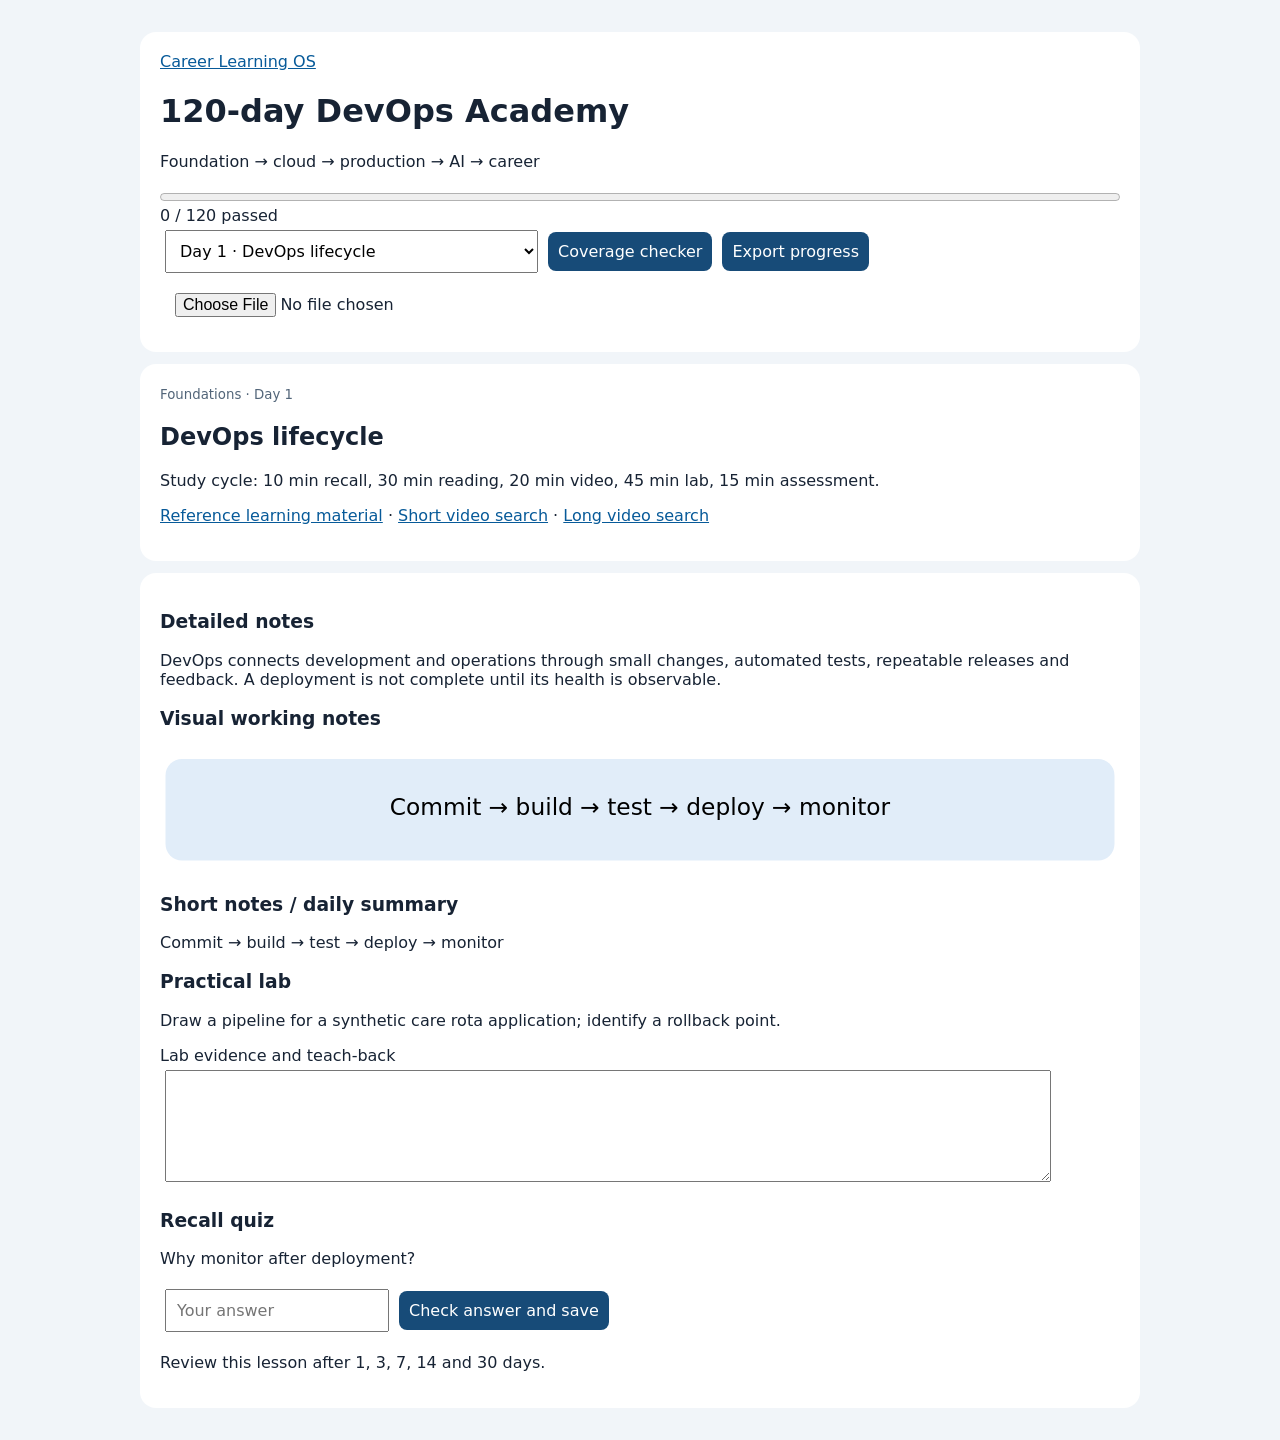
==== devops-120/index.html @ 84bad027 "Add standalone 120-day DevOps academy starter with honest coverage audit" ====
<!doctype html><html lang="en"><meta charset="utf-8"><meta name="viewport" content="width=device-width,initial-scale=1"><title>120 Day DevOps Academy</title><style>body{font:16px system-ui;background:#f1f5f9;color:#172334;margin:auto;max-width:1000px;padding:20px}header,section{background:white;border-radius:16px;padding:20px;margin:12px 0}button,select,input,textarea{font:inherit;padding:10px;margin:5px;max-width:95%}button{background:#174b78;color:white;border:0;border-radius:8px}textarea{width:90%;min-height:90px}a{color:#075a99}small{color:#526579}svg{width:100%;height:auto}progress{width:100%}</style><header><a href="../">Career Learning OS</a><h1>120-day DevOps Academy</h1><p>Foundation → cloud → production → AI → career</p><div id="progress"></div><select id="day"></select><button id="audit">Coverage checker</button><button id="backup">Export progress</button><input id="restore" type="file" accept=".json"></header><main id="main"></main><script>const data=[{"subject":"Foundations","source":"https://linuxjourney.com/","topic":"DevOps lifecycle","detail":["DevOps lifecycle","DevOps connects development and operations through small changes, automated tests, repeatable releases and feedback. A deployment is not complete until its health is observable.","Commit → build → test → deploy → monitor","Draw a pipeline for a synthetic care rota application; identify a rollback point.","Why monitor after deployment?","To detect regressions and restore service"]},{"subject":"Foundations","source":"https://linuxjourney.com/","topic":"Computer hardware and OS","detail":null},{"subject":"Foundations","source":"https://linuxjourney.com/","topic":"Linux terminal","detail":["Linux terminal","A shell interprets commands. The current directory determines relative paths; absolute paths begin at the root. Commands return exit codes, with zero usually meaning success.","Shell → command → kernel → output","Run pwd, ls -la, mkdir practice, cd practice and echo hello > note.txt in a disposable Linux environment.","What does pwd show?","Current working directory"]},{"subject":"Foundations","source":"https://linuxjourney.com/","topic":"Files and paths","detail":null},{"subject":"Foundations","source":"https://linuxjourney.com/","topic":"Permissions","detail":null},{"subject":"Foundations","source":"https://linuxjourney.com/","topic":"Processes","detail":null},{"subject":"Foundations","source":"https://linuxjourney.com/","topic":"Services","detail":null},{"subject":"Foundations","source":"https://linuxjourney.com/","topic":"Packages","detail":null},{"subject":"Foundations","source":"https://linuxjourney.com/","topic":"Shell variables","detail":null},{"subject":"Foundations","source":"https://linuxjourney.com/","topic":"Bash scripts","detail":null},{"subject":"Foundations","source":"https://linuxjourney.com/","topic":"IP addressing","detail":null},{"subject":"Foundations","source":"https://linuxjourney.com/","topic":"DNS","detail":null},{"subject":"Foundations","source":"https://linuxjourney.com/","topic":"HTTP and TLS","detail":null},{"subject":"Foundations","source":"https://linuxjourney.com/","topic":"Ports and firewalls","detail":null},{"subject":"Foundations","source":"https://linuxjourney.com/","topic":"SSH","detail":null},{"subject":"Engineering basics","source":"https://skills.github.com/","topic":"Git init and commits","detail":null},{"subject":"Engineering basics","source":"https://skills.github.com/","topic":"Branches","detail":null},{"subject":"Engineering basics","source":"https://skills.github.com/","topic":"Merge conflicts","detail":null},{"subject":"Engineering basics","source":"https://skills.github.com/","topic":"Pull requests","detail":null},{"subject":"Engineering basics","source":"https://skills.github.com/","topic":"Git remotes","detail":null},{"subject":"Engineering basics","source":"https://skills.github.com/","topic":"Python variables","detail":null},{"subject":"Engineering basics","source":"https://skills.github.com/","topic":"Python functions","detail":null},{"subject":"Engineering basics","source":"https://skills.github.com/","topic":"Python files","detail":null},{"subject":"Engineering basics","source":"https://skills.github.com/","topic":"Python exceptions","detail":null},{"subject":"Engineering basics","source":"https://skills.github.com/","topic":"JSON and YAML","detail":null},{"subject":"Engineering basics","source":"https://skills.github.com/","topic":"REST APIs","detail":null},{"subject":"Engineering basics","source":"https://skills.github.com/","topic":"Unit tests","detail":null},{"subject":"Engineering basics","source":"https://skills.github.com/","topic":"Logging","detail":null},{"subject":"Engineering basics","source":"https://skills.github.com/","topic":"Debugging","detail":null},{"subject":"Engineering basics","source":"https://skills.github.com/","topic":"Foundation project","detail":null},{"subject":"AWS","source":"https://docs.aws.amazon.com/","topic":"Regions and availability zones","detail":null},{"subject":"AWS","source":"https://docs.aws.amazon.com/","topic":"IAM","detail":["IAM","IAM controls which identities can perform actions on resources. Policies evaluate permissions; explicit deny overrides allow. Prefer roles and temporary credentials over permanent keys.","Identity → policy evaluation → resource","Design a read-only S3 policy for a fictional application; do not create access keys.","What overrides an allow?","Explicit deny"]},{"subject":"AWS","source":"https://docs.aws.amazon.com/","topic":"VPC","detail":null},{"subject":"AWS","source":"https://docs.aws.amazon.com/","topic":"Subnets and routing","detail":null},{"subject":"AWS","source":"https://docs.aws.amazon.com/","topic":"Security groups","detail":null},{"subject":"AWS","source":"https://docs.aws.amazon.com/","topic":"EC2","detail":null},{"subject":"AWS","source":"https://docs.aws.amazon.com/","topic":"S3","detail":null},{"subject":"AWS","source":"https://docs.aws.amazon.com/","topic":"EBS","detail":null},{"subject":"AWS","source":"https://docs.aws.amazon.com/","topic":"RDS","detail":null},{"subject":"AWS","source":"https://docs.aws.amazon.com/","topic":"Load balancing","detail":null},{"subject":"AWS","source":"https://docs.aws.amazon.com/","topic":"Auto Scaling","detail":null},{"subject":"AWS","source":"https://docs.aws.amazon.com/","topic":"Route 53","detail":null},{"subject":"AWS","source":"https://docs.aws.amazon.com/","topic":"CloudWatch","detail":null},{"subject":"AWS","source":"https://docs.aws.amazon.com/","topic":"AWS budgets","detail":null},{"subject":"AWS","source":"https://docs.aws.amazon.com/","topic":"AWS architecture review","detail":null},{"subject":"Automation","source":"https://developer.hashicorp.com/terraform/tutorials","topic":"Docker images","detail":["Docker images","An image is an immutable packaged filesystem and metadata. A container is a running instance with a writable layer. Rebuild images rather than modifying production containers.","Dockerfile → image → container","Build a local nginx image or run nginx with a local port mapping; inspect and remove the container.","What is a container?","A running instance of an image"]},{"subject":"Automation","source":"https://developer.hashicorp.com/terraform/tutorials","topic":"Dockerfile","detail":null},{"subject":"Automation","source":"https://developer.hashicorp.com/terraform/tutorials","topic":"Containers","detail":null},{"subject":"Automation","source":"https://developer.hashicorp.com/terraform/tutorials","topic":"Volumes","detail":null},{"subject":"Automation","source":"https://developer.hashicorp.com/terraform/tutorials","topic":"Docker networks","detail":null},{"subject":"Automation","source":"https://developer.hashicorp.com/terraform/tutorials","topic":"Compose","detail":null},{"subject":"Automation","source":"https://developer.hashicorp.com/terraform/tutorials","topic":"Registries","detail":null},{"subject":"Automation","source":"https://developer.hashicorp.com/terraform/tutorials","topic":"Terraform providers","detail":null},{"subject":"Automation","source":"https://developer.hashicorp.com/terraform/tutorials","topic":"Terraform state","detail":["Terraform state","State maps configuration addresses to real infrastructure objects. Terraform uses it to calculate changes; shared state needs access controls and locking where supported. State may contain sensitive data.","Configuration + state + provider → plan","Use a local-only Terraform resource; inspect plan and state without publishing state.","Why protect state?","It may contain sensitive data and resource mappings"]},{"subject":"Automation","source":"https://developer.hashicorp.com/terraform/tutorials","topic":"Terraform variables","detail":null},{"subject":"Automation","source":"https://developer.hashicorp.com/terraform/tutorials","topic":"Terraform modules","detail":null},{"subject":"Automation","source":"https://developer.hashicorp.com/terraform/tutorials","topic":"Terraform plan and apply","detail":null},{"subject":"Automation","source":"https://developer.hashicorp.com/terraform/tutorials","topic":"Ansible inventory","detail":null},{"subject":"Automation","source":"https://developer.hashicorp.com/terraform/tutorials","topic":"Ansible playbooks","detail":null},{"subject":"Automation","source":"https://developer.hashicorp.com/terraform/tutorials","topic":"Infrastructure project","detail":null},{"subject":"CI/CD","source":"https://docs.github.com/en/actions","topic":"CI and CD","detail":null},{"subject":"CI/CD","source":"https://docs.github.com/en/actions","topic":"GitHub workflows","detail":["GitHub workflows","A workflow is YAML automation triggered by events. Jobs run on runners and steps execute commands or actions. Limit token permissions and pin third-party actions appropriately.","Event → workflow → job → runner → steps","Create a workflow that runs a local unit test on pull requests.","What executes a job?","A runner"]},{"subject":"CI/CD","source":"https://docs.github.com/en/actions","topic":"Jobs and steps","detail":null},{"subject":"CI/CD","source":"https://docs.github.com/en/actions","topic":"Runners","detail":null},{"subject":"CI/CD","source":"https://docs.github.com/en/actions","topic":"Artifacts","detail":null},{"subject":"CI/CD","source":"https://docs.github.com/en/actions","topic":"Secrets and OIDC","detail":null},{"subject":"CI/CD","source":"https://docs.github.com/en/actions","topic":"Matrix builds","detail":null},{"subject":"CI/CD","source":"https://docs.github.com/en/actions","topic":"Deployment environments","detail":null},{"subject":"CI/CD","source":"https://docs.github.com/en/actions","topic":"Rollback","detail":null},{"subject":"CI/CD","source":"https://docs.github.com/en/actions","topic":"Azure Pipelines","detail":null},{"subject":"CI/CD","source":"https://docs.github.com/en/actions","topic":"Kubernetes architecture","detail":null},{"subject":"CI/CD","source":"https://docs.github.com/en/actions","topic":"Pods","detail":["Pods","A pod is Kubernetes' smallest deployable unit. Its containers share networking and can share volumes. Controllers replace failed pods rather than relying on a permanent pod identity.","Deployment → ReplicaSet → Pod","Use a local kind cluster; create a deployment, delete a pod and observe replacement.","Which controller maintains replicas?","ReplicaSet"]},{"subject":"CI/CD","source":"https://docs.github.com/en/actions","topic":"Deployments","detail":null},{"subject":"CI/CD","source":"https://docs.github.com/en/actions","topic":"Services","detail":null},{"subject":"CI/CD","source":"https://docs.github.com/en/actions","topic":"ConfigMaps and Secrets","detail":null},{"subject":"Production","source":"https://kubernetes.io/docs/","topic":"Namespaces and RBAC","detail":null},{"subject":"Production","source":"https://kubernetes.io/docs/","topic":"Probes","detail":null},{"subject":"Production","source":"https://kubernetes.io/docs/","topic":"Resource limits","detail":null},{"subject":"Production","source":"https://kubernetes.io/docs/","topic":"Persistent volumes","detail":null},{"subject":"Production","source":"https://kubernetes.io/docs/","topic":"Ingress","detail":null},{"subject":"Production","source":"https://kubernetes.io/docs/","topic":"Helm","detail":null},{"subject":"Production","source":"https://kubernetes.io/docs/","topic":"Argo CD","detail":null},{"subject":"Production","source":"https://kubernetes.io/docs/","topic":"GitOps","detail":null},{"subject":"Production","source":"https://kubernetes.io/docs/","topic":"Prometheus","detail":null},{"subject":"Production","source":"https://kubernetes.io/docs/","topic":"Grafana","detail":null},{"subject":"Production","source":"https://kubernetes.io/docs/","topic":"Logs","detail":null},{"subject":"Production","source":"https://kubernetes.io/docs/","topic":"Distributed traces","detail":null},{"subject":"Production","source":"https://kubernetes.io/docs/","topic":"Incident response","detail":null},{"subject":"Production","source":"https://kubernetes.io/docs/","topic":"Supply chain security","detail":null},{"subject":"Production","source":"https://kubernetes.io/docs/","topic":"Production project","detail":null},{"subject":"AI operations","source":"https://learn.microsoft.com/en-us/azure/ai-foundry/","topic":"LLM fundamentals","detail":null},{"subject":"AI operations","source":"https://learn.microsoft.com/en-us/azure/ai-foundry/","topic":"Tokens and context","detail":null},{"subject":"AI operations","source":"https://learn.microsoft.com/en-us/azure/ai-foundry/","topic":"Prompt design","detail":null},{"subject":"AI operations","source":"https://learn.microsoft.com/en-us/azure/ai-foundry/","topic":"Embeddings","detail":null},{"subject":"AI operations","source":"https://learn.microsoft.com/en-us/azure/ai-foundry/","topic":"Vector search","detail":null},{"subject":"AI operations","source":"https://learn.microsoft.com/en-us/azure/ai-foundry/","topic":"RAG","detail":["RAG","Retrieval augmented generation retrieves relevant documents and supplies them as context to a language model. Retrieval quality and answer grounding must be evaluated separately.","Question → retrieval → context → model → answer","Use synthetic documents; retrieve matching passages and compare answers with and without context.","Does RAG retrain the model?","No, it supplies external context"]},{"subject":"AI operations","source":"https://learn.microsoft.com/en-us/azure/ai-foundry/","topic":"RAG evaluation","detail":null},{"subject":"AI operations","source":"https://learn.microsoft.com/en-us/azure/ai-foundry/","topic":"MCP","detail":["MCP","Model Context Protocol standardises communication between AI applications and servers exposing tools, resources or prompts. Tool calls require appropriate authorisation and untrusted content must not override instructions.","Host → client → MCP server → tool","Sketch a read-only synthetic incident lookup tool and its permission boundary.","Should retrieved text grant permissions?","No"]},{"subject":"AI operations","source":"https://learn.microsoft.com/en-us/azure/ai-foundry/","topic":"Tool permissions","detail":null},{"subject":"AI operations","source":"https://learn.microsoft.com/en-us/azure/ai-foundry/","topic":"AI Foundry","detail":null},{"subject":"AI operations","source":"https://learn.microsoft.com/en-us/azure/ai-foundry/","topic":"AIOps anomaly detection","detail":null},{"subject":"AI operations","source":"https://learn.microsoft.com/en-us/azure/ai-foundry/","topic":"AI incident triage","detail":null},{"subject":"AI operations","source":"https://learn.microsoft.com/en-us/azure/ai-foundry/","topic":"Human approval","detail":null},{"subject":"AI operations","source":"https://learn.microsoft.com/en-us/azure/ai-foundry/","topic":"AI security","detail":null},{"subject":"AI operations","source":"https://learn.microsoft.com/en-us/azure/ai-foundry/","topic":"AI operations project","detail":null},{"subject":"Career","source":"https://aws.amazon.com/certification/","topic":"AWS secure architecture","detail":null},{"subject":"Career","source":"https://aws.amazon.com/certification/","topic":"AWS resilient architecture","detail":null},{"subject":"Career","source":"https://aws.amazon.com/certification/","topic":"AWS performance","detail":null},{"subject":"Career","source":"https://aws.amazon.com/certification/","topic":"AWS cost optimisation","detail":null},{"subject":"Career","source":"https://aws.amazon.com/certification/","topic":"Terraform exam review","detail":null},{"subject":"Career","source":"https://aws.amazon.com/certification/","topic":"GitHub Actions exam review","detail":null},{"subject":"Career","source":"https://aws.amazon.com/certification/","topic":"Kubernetes exam review","detail":null},{"subject":"Career","source":"https://aws.amazon.com/certification/","topic":"Linux interview","detail":null},{"subject":"Career","source":"https://aws.amazon.com/certification/","topic":"Networking interview","detail":null},{"subject":"Career","source":"https://aws.amazon.com/certification/","topic":"Cloud interview","detail":null},{"subject":"Career","source":"https://aws.amazon.com/certification/","topic":"DevOps interview","detail":null},{"subject":"Career","source":"https://aws.amazon.com/certification/","topic":"Portfolio README","detail":null},{"subject":"Career","source":"https://aws.amazon.com/certification/","topic":"Technical presentation","detail":null},{"subject":"Career","source":"https://aws.amazon.com/certification/","topic":"UK job and sponsorship checks","detail":null},{"subject":"Career","source":"https://aws.amazon.com/certification/","topic":"Final capstone","detail":["Final capstone","A production-style portfolio should show reproducible infrastructure, automated tests, deployment, observability, security and recovery. Use synthetic data and document limitations.","Git → CI → image → deployment → monitoring → rollback","Record a demo of your synthetic care application; include test output, architecture, failure recovery and cost controls.","What proves recovery?","Evidence of a tested rollback or restore"]}];let state=JSON.parse(localStorage.getItem('devops120-v1')||'{}');const $=id=>document.getElementById(id);const save=()=>localStorage.setItem('devops120-v1',JSON.stringify(state));const esc=s=>String(s??'').replace(/[&<>"']/g,c=>({'&':'&amp;','<':'&lt;','>':'&gt;','"':'&quot;',"'":'&#39;'}[c]));data.forEach((d,i)=>$('day').add(new Option('Day '+(i+1)+' · '+d.topic,i)));function progress(){let n=Object.values(state).filter(x=>x.pass).length;$('progress').innerHTML='<progress max="120" value="'+n+'"></progress>'+n+' / 120 passed'}function render(){let i=+$('day').value,d=data[i],s=state[i]||{},x=d.detail;progress();$('main').innerHTML='<section><small>'+esc(d.subject)+' · Day '+(i+1)+'</small><h2>'+esc(d.topic)+'</h2><p>Study cycle: 10 min recall, 30 min reading, 20 min video, 45 min lab, 15 min assessment.</p><p><a href="'+d.source+'">Reference learning material</a> · <a href="https://www.youtube.com/results?search_query='+encodeURIComponent(d.topic+' explained in 5 minutes')+'">Short video search</a> · <a href="https://www.youtube.com/results?search_query='+encodeURIComponent(d.topic+' full practical tutorial')+'">Long video search</a></p></section>'+(!x?'<section><h3>Lesson not yet authored</h3><p>Use the reference material for independent study. This day cannot be passed until detailed notes, lab and assessment are authored.</p></section>':'<section><h3>Detailed notes</h3><p>'+esc(x[1])+'</p><h3>Visual working notes</h3><svg viewBox="0 0 700 90" role="img" aria-label="'+esc(x[2])+'"><rect x="4" y="8" width="692" height="74" rx="12" fill="#e1edf9"/><text x="350" y="49" text-anchor="middle" font-size="17">'+esc(x[2])+'</text></svg><h3>Short notes / daily summary</h3><p>'+esc(x[2])+'</p><h3>Practical lab</h3><p>'+esc(x[3])+'</p><label>Lab evidence and teach-back<textarea id="evidence">'+esc(s.evidence)+'</textarea></label><h3>Recall quiz</h3><p>'+esc(x[4])+'</p><input id="answer" placeholder="Your answer"><button id="check">Check answer and save</button><p id="feedback"></p><p>Review this lesson after 1, 3, 7, 14 and 30 days.</p></section>');if(x)$('check').onclick=()=>{let evidence=$('evidence').value.trim(),answer=$('answer').value.trim(),correct=answer.toLowerCase()===x[5].toLowerCase();state[i]={evidence,pass:false,recall:correct,review:new Date().toISOString()};save();$('feedback').textContent=(correct?'Recall matched.':'Model answer: '+x[5])+ ' Lab evidence saved; independent practical verification and full assessment are not implemented, so mastery remains unverified.';progress()}}$('day').onchange=render;$('audit').onclick=()=>{$('main').innerHTML='<section><h2>Coverage audit — incomplete</h2><p>'+data.filter(d=>d.detail).length+' / 120 days have starter notes, a lab and a recall question. All 120 have topics and resource links. No day has a verified full assessment, curated videos, or official exam objective mapping.</p><p>Missing detailed lessons:</p>'+data.map((d,i)=>d.detail?'':'<div>Day '+(i+1)+' · '+esc(d.topic)+'</div>').join('')+'</section>'};$('backup').onclick=()=>{let a=document.createElement('a');a.href=URL.createObjectURL(new Blob([JSON.stringify(state)],{type:'application/json'}));a.download='devops-progress.json';a.click();URL.revokeObjectURL(a.href)};$('restore').onchange=async e=>{try{let v=JSON.parse(await e.target.files[0].text());if(!v||typeof v!=='object'||Array.isArray(v))throw Error();state=Object.fromEntries(Object.entries(v).filter(([k,x])=>/^\d+$/.test(k)&&+k<120&&x&&typeof x==='object').map(([k,x])=>[k,{evidence:String(x.evidence||''),pass:false,recall:!!x.recall,review:String(x.review||'')} ]));save();render()}catch{alert('Invalid backup')}};render();</script></html>
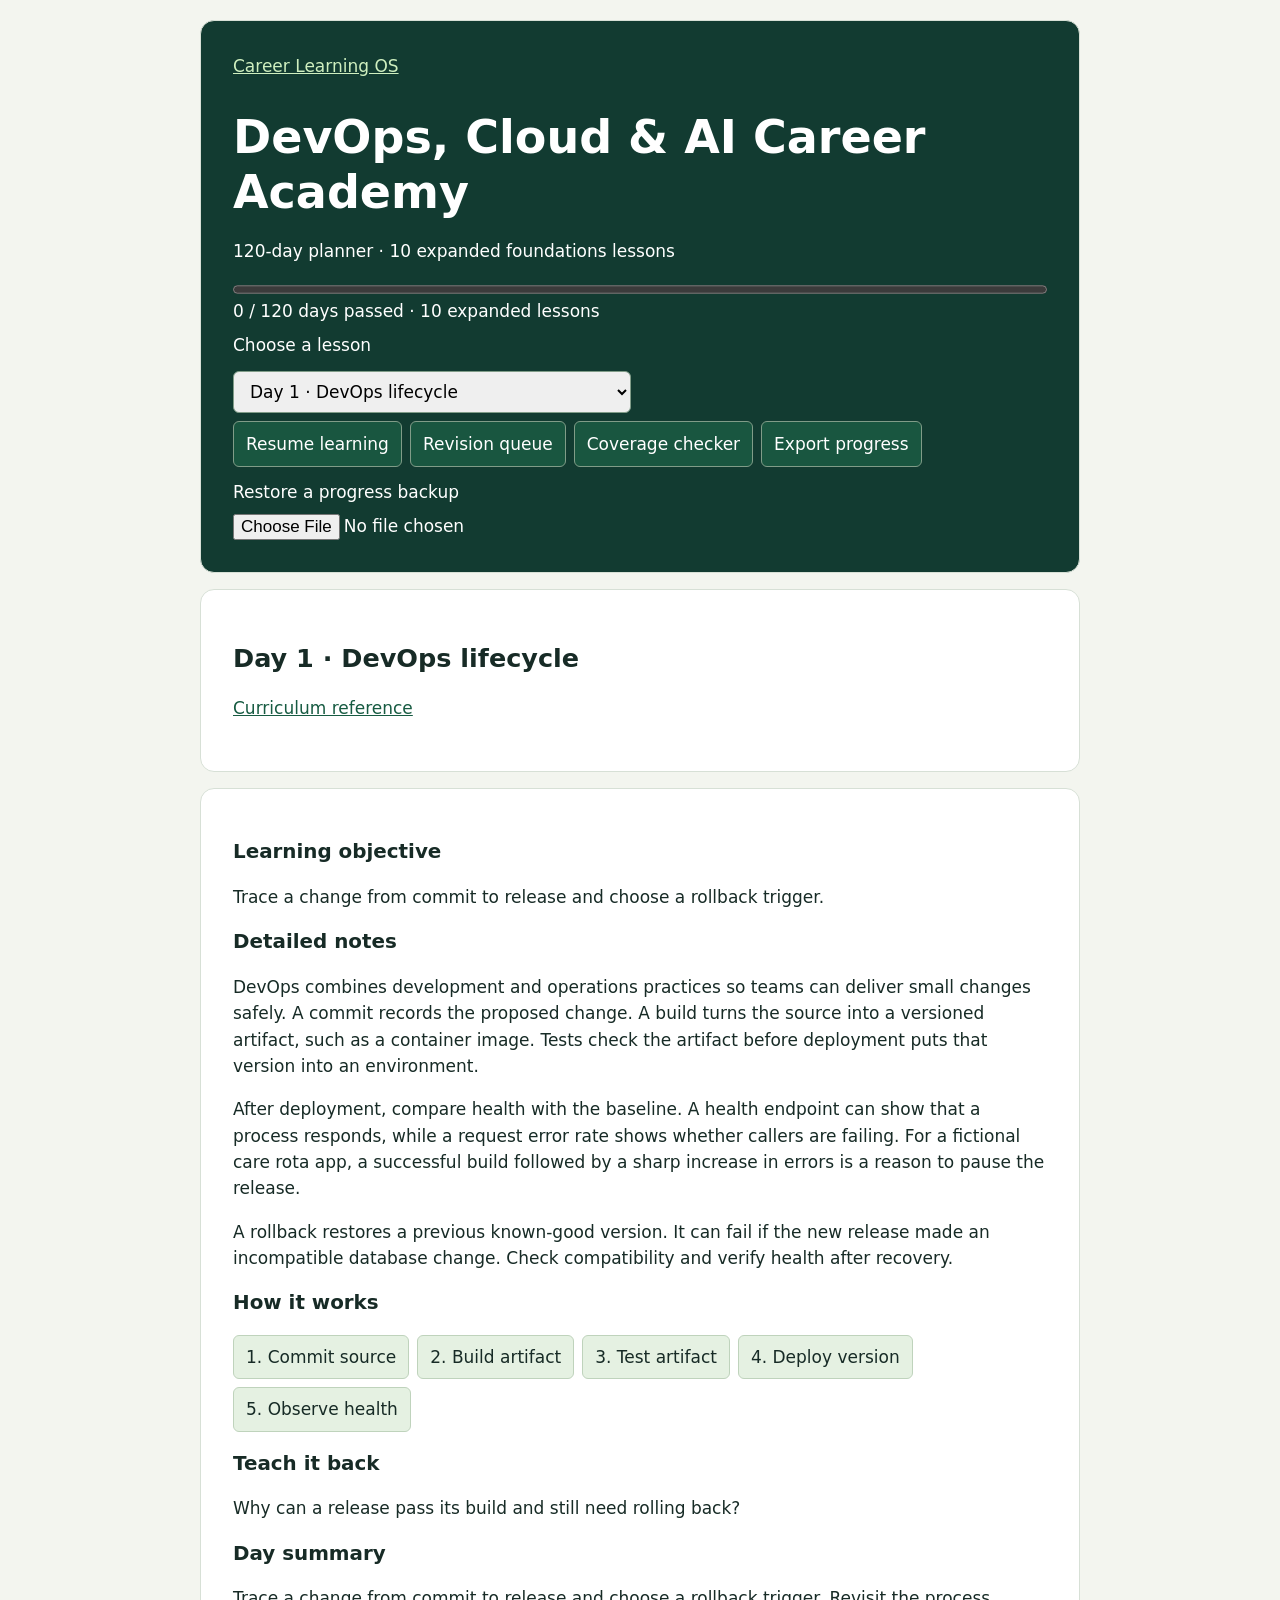
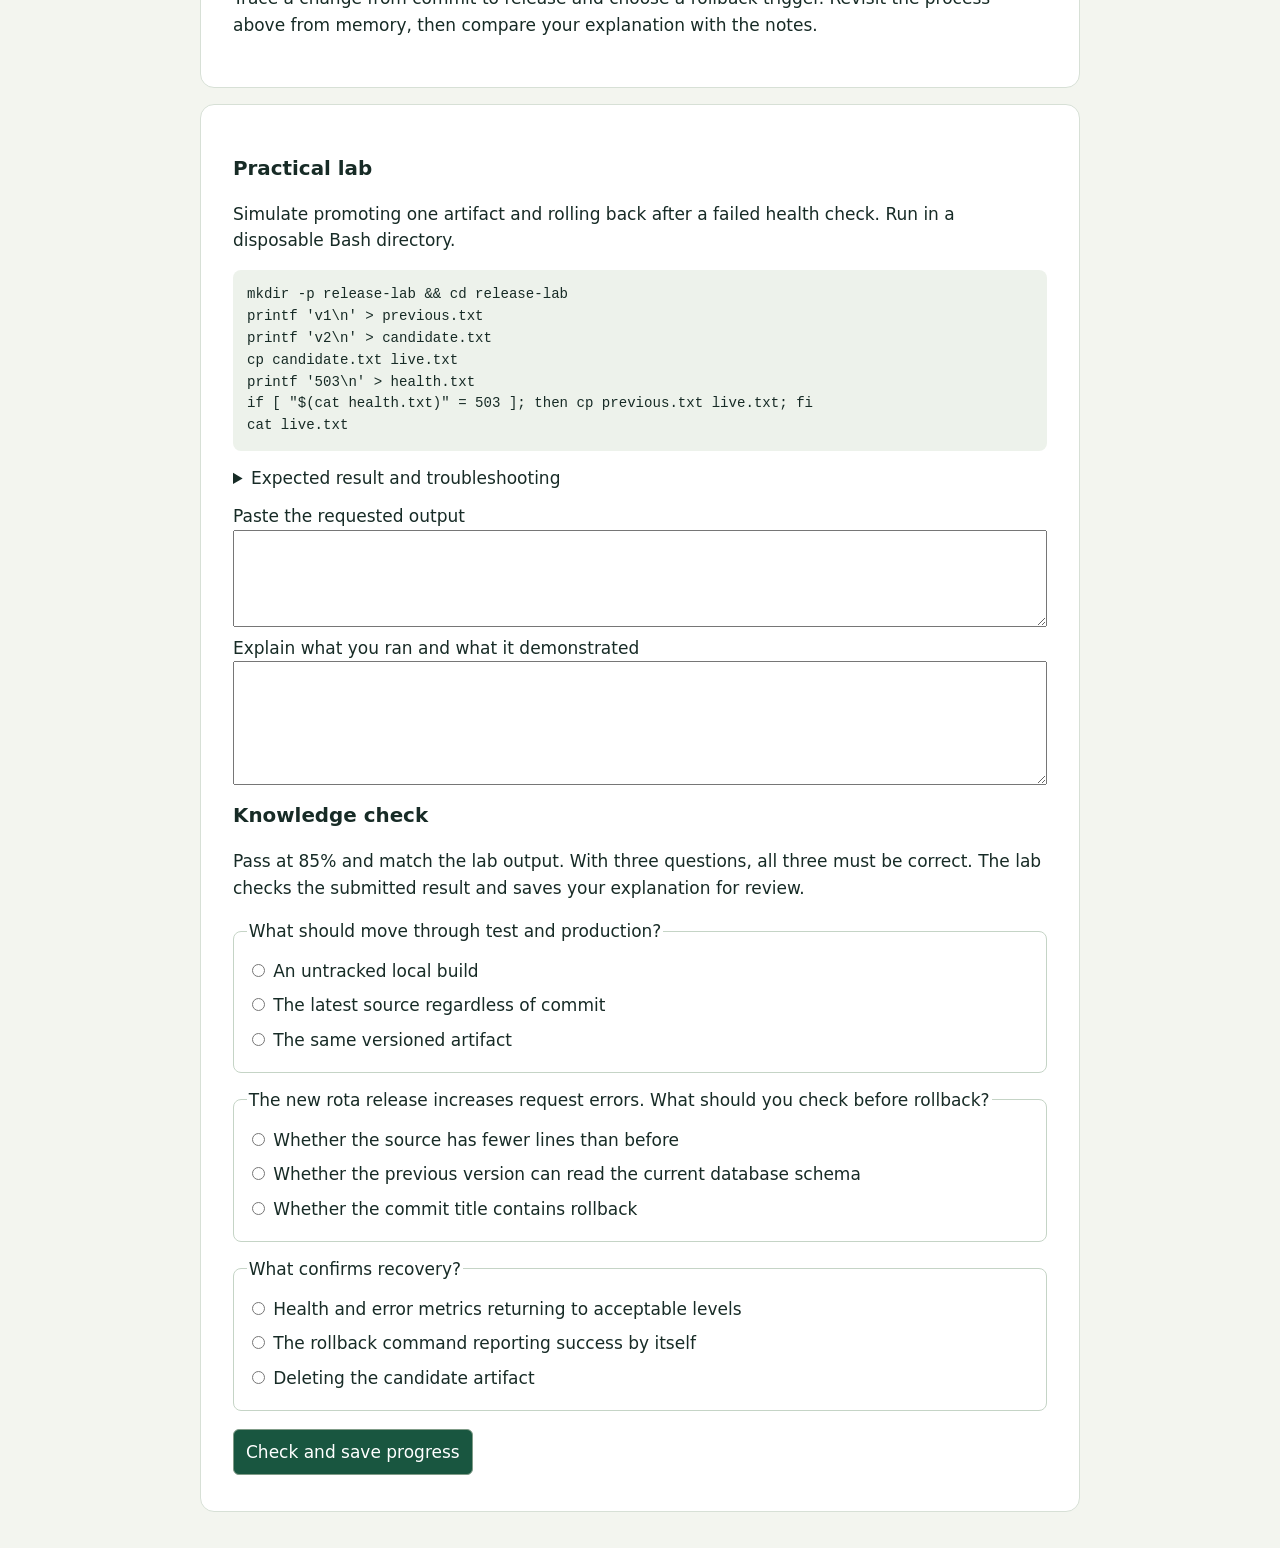
==== commit 499a34d7: "Expand DevOps foundations and add practical learning gates" ====
--- a/devops-120/index.html
+++ b/devops-120/index.html
@@ -1 +1,55 @@
-<!doctype html><html lang="en"><meta charset="utf-8"><meta name="viewport" content="width=device-width,initial-scale=1"><title>120 Day DevOps Academy</title><style>body{font:16px system-ui;background:#f1f5f9;color:#172334;margin:auto;max-width:1000px;padding:20px}header,section{background:white;border-radius:16px;padding:20px;margin:12px 0}button,select,input,textarea{font:inherit;padding:10px;margin:5px;max-width:95%}button{background:#174b78;color:white;border:0;border-radius:8px}textarea{width:90%;min-height:90px}a{color:#075a99}small{color:#526579}svg{width:100%;height:auto}progress{width:100%}</style><header><a href="../">Career Learning OS</a><h1>120-day DevOps Academy</h1><p>Foundation → cloud → production → AI → career</p><div id="progress"></div><select id="day"></select><button id="audit">Coverage checker</button><button id="backup">Export progress</button><input id="restore" type="file" accept=".json"></header><main id="main"></main><script>const data=[{"subject":"Foundations","source":"https://linuxjourney.com/","topic":"DevOps lifecycle","detail":["DevOps lifecycle","DevOps connects development and operations through small changes, automated tests, repeatable releases and feedback. A deployment is not complete until its health is observable.","Commit → build → test → deploy → monitor","Draw a pipeline for a synthetic care rota application; identify a rollback point.","Why monitor after deployment?","To detect regressions and restore service"]},{"subject":"Foundations","source":"https://linuxjourney.com/","topic":"Computer hardware and OS","detail":null},{"subject":"Foundations","source":"https://linuxjourney.com/","topic":"Linux terminal","detail":["Linux terminal","A shell interprets commands. The current directory determines relative paths; absolute paths begin at the root. Commands return exit codes, with zero usually meaning success.","Shell → command → kernel → output","Run pwd, ls -la, mkdir practice, cd practice and echo hello > note.txt in a disposable Linux environment.","What does pwd show?","Current working directory"]},{"subject":"Foundations","source":"https://linuxjourney.com/","topic":"Files and paths","detail":null},{"subject":"Foundations","source":"https://linuxjourney.com/","topic":"Permissions","detail":null},{"subject":"Foundations","source":"https://linuxjourney.com/","topic":"Processes","detail":null},{"subject":"Foundations","source":"https://linuxjourney.com/","topic":"Services","detail":null},{"subject":"Foundations","source":"https://linuxjourney.com/","topic":"Packages","detail":null},{"subject":"Foundations","source":"https://linuxjourney.com/","topic":"Shell variables","detail":null},{"subject":"Foundations","source":"https://linuxjourney.com/","topic":"Bash scripts","detail":null},{"subject":"Foundations","source":"https://linuxjourney.com/","topic":"IP addressing","detail":null},{"subject":"Foundations","source":"https://linuxjourney.com/","topic":"DNS","detail":null},{"subject":"Foundations","source":"https://linuxjourney.com/","topic":"HTTP and TLS","detail":null},{"subject":"Foundations","source":"https://linuxjourney.com/","topic":"Ports and firewalls","detail":null},{"subject":"Foundations","source":"https://linuxjourney.com/","topic":"SSH","detail":null},{"subject":"Engineering basics","source":"https://skills.github.com/","topic":"Git init and commits","detail":null},{"subject":"Engineering basics","source":"https://skills.github.com/","topic":"Branches","detail":null},{"subject":"Engineering basics","source":"https://skills.github.com/","topic":"Merge conflicts","detail":null},{"subject":"Engineering basics","source":"https://skills.github.com/","topic":"Pull requests","detail":null},{"subject":"Engineering basics","source":"https://skills.github.com/","topic":"Git remotes","detail":null},{"subject":"Engineering basics","source":"https://skills.github.com/","topic":"Python variables","detail":null},{"subject":"Engineering basics","source":"https://skills.github.com/","topic":"Python functions","detail":null},{"subject":"Engineering basics","source":"https://skills.github.com/","topic":"Python files","detail":null},{"subject":"Engineering basics","source":"https://skills.github.com/","topic":"Python exceptions","detail":null},{"subject":"Engineering basics","source":"https://skills.github.com/","topic":"JSON and YAML","detail":null},{"subject":"Engineering basics","source":"https://skills.github.com/","topic":"REST APIs","detail":null},{"subject":"Engineering basics","source":"https://skills.github.com/","topic":"Unit tests","detail":null},{"subject":"Engineering basics","source":"https://skills.github.com/","topic":"Logging","detail":null},{"subject":"Engineering basics","source":"https://skills.github.com/","topic":"Debugging","detail":null},{"subject":"Engineering basics","source":"https://skills.github.com/","topic":"Foundation project","detail":null},{"subject":"AWS","source":"https://docs.aws.amazon.com/","topic":"Regions and availability zones","detail":null},{"subject":"AWS","source":"https://docs.aws.amazon.com/","topic":"IAM","detail":["IAM","IAM controls which identities can perform actions on resources. Policies evaluate permissions; explicit deny overrides allow. Prefer roles and temporary credentials over permanent keys.","Identity → policy evaluation → resource","Design a read-only S3 policy for a fictional application; do not create access keys.","What overrides an allow?","Explicit deny"]},{"subject":"AWS","source":"https://docs.aws.amazon.com/","topic":"VPC","detail":null},{"subject":"AWS","source":"https://docs.aws.amazon.com/","topic":"Subnets and routing","detail":null},{"subject":"AWS","source":"https://docs.aws.amazon.com/","topic":"Security groups","detail":null},{"subject":"AWS","source":"https://docs.aws.amazon.com/","topic":"EC2","detail":null},{"subject":"AWS","source":"https://docs.aws.amazon.com/","topic":"S3","detail":null},{"subject":"AWS","source":"https://docs.aws.amazon.com/","topic":"EBS","detail":null},{"subject":"AWS","source":"https://docs.aws.amazon.com/","topic":"RDS","detail":null},{"subject":"AWS","source":"https://docs.aws.amazon.com/","topic":"Load balancing","detail":null},{"subject":"AWS","source":"https://docs.aws.amazon.com/","topic":"Auto Scaling","detail":null},{"subject":"AWS","source":"https://docs.aws.amazon.com/","topic":"Route 53","detail":null},{"subject":"AWS","source":"https://docs.aws.amazon.com/","topic":"CloudWatch","detail":null},{"subject":"AWS","source":"https://docs.aws.amazon.com/","topic":"AWS budgets","detail":null},{"subject":"AWS","source":"https://docs.aws.amazon.com/","topic":"AWS architecture review","detail":null},{"subject":"Automation","source":"https://developer.hashicorp.com/terraform/tutorials","topic":"Docker images","detail":["Docker images","An image is an immutable packaged filesystem and metadata. A container is a running instance with a writable layer. Rebuild images rather than modifying production containers.","Dockerfile → image → container","Build a local nginx image or run nginx with a local port mapping; inspect and remove the container.","What is a container?","A running instance of an image"]},{"subject":"Automation","source":"https://developer.hashicorp.com/terraform/tutorials","topic":"Dockerfile","detail":null},{"subject":"Automation","source":"https://developer.hashicorp.com/terraform/tutorials","topic":"Containers","detail":null},{"subject":"Automation","source":"https://developer.hashicorp.com/terraform/tutorials","topic":"Volumes","detail":null},{"subject":"Automation","source":"https://developer.hashicorp.com/terraform/tutorials","topic":"Docker networks","detail":null},{"subject":"Automation","source":"https://developer.hashicorp.com/terraform/tutorials","topic":"Compose","detail":null},{"subject":"Automation","source":"https://developer.hashicorp.com/terraform/tutorials","topic":"Registries","detail":null},{"subject":"Automation","source":"https://developer.hashicorp.com/terraform/tutorials","topic":"Terraform providers","detail":null},{"subject":"Automation","source":"https://developer.hashicorp.com/terraform/tutorials","topic":"Terraform state","detail":["Terraform state","State maps configuration addresses to real infrastructure objects. Terraform uses it to calculate changes; shared state needs access controls and locking where supported. State may contain sensitive data.","Configuration + state + provider → plan","Use a local-only Terraform resource; inspect plan and state without publishing state.","Why protect state?","It may contain sensitive data and resource mappings"]},{"subject":"Automation","source":"https://developer.hashicorp.com/terraform/tutorials","topic":"Terraform variables","detail":null},{"subject":"Automation","source":"https://developer.hashicorp.com/terraform/tutorials","topic":"Terraform modules","detail":null},{"subject":"Automation","source":"https://developer.hashicorp.com/terraform/tutorials","topic":"Terraform plan and apply","detail":null},{"subject":"Automation","source":"https://developer.hashicorp.com/terraform/tutorials","topic":"Ansible inventory","detail":null},{"subject":"Automation","source":"https://developer.hashicorp.com/terraform/tutorials","topic":"Ansible playbooks","detail":null},{"subject":"Automation","source":"https://developer.hashicorp.com/terraform/tutorials","topic":"Infrastructure project","detail":null},{"subject":"CI/CD","source":"https://docs.github.com/en/actions","topic":"CI and CD","detail":null},{"subject":"CI/CD","source":"https://docs.github.com/en/actions","topic":"GitHub workflows","detail":["GitHub workflows","A workflow is YAML automation triggered by events. Jobs run on runners and steps execute commands or actions. Limit token permissions and pin third-party actions appropriately.","Event → workflow → job → runner → steps","Create a workflow that runs a local unit test on pull requests.","What executes a job?","A runner"]},{"subject":"CI/CD","source":"https://docs.github.com/en/actions","topic":"Jobs and steps","detail":null},{"subject":"CI/CD","source":"https://docs.github.com/en/actions","topic":"Runners","detail":null},{"subject":"CI/CD","source":"https://docs.github.com/en/actions","topic":"Artifacts","detail":null},{"subject":"CI/CD","source":"https://docs.github.com/en/actions","topic":"Secrets and OIDC","detail":null},{"subject":"CI/CD","source":"https://docs.github.com/en/actions","topic":"Matrix builds","detail":null},{"subject":"CI/CD","source":"https://docs.github.com/en/actions","topic":"Deployment environments","detail":null},{"subject":"CI/CD","source":"https://docs.github.com/en/actions","topic":"Rollback","detail":null},{"subject":"CI/CD","source":"https://docs.github.com/en/actions","topic":"Azure Pipelines","detail":null},{"subject":"CI/CD","source":"https://docs.github.com/en/actions","topic":"Kubernetes architecture","detail":null},{"subject":"CI/CD","source":"https://docs.github.com/en/actions","topic":"Pods","detail":["Pods","A pod is Kubernetes' smallest deployable unit. Its containers share networking and can share volumes. Controllers replace failed pods rather than relying on a permanent pod identity.","Deployment → ReplicaSet → Pod","Use a local kind cluster; create a deployment, delete a pod and observe replacement.","Which controller maintains replicas?","ReplicaSet"]},{"subject":"CI/CD","source":"https://docs.github.com/en/actions","topic":"Deployments","detail":null},{"subject":"CI/CD","source":"https://docs.github.com/en/actions","topic":"Services","detail":null},{"subject":"CI/CD","source":"https://docs.github.com/en/actions","topic":"ConfigMaps and Secrets","detail":null},{"subject":"Production","source":"https://kubernetes.io/docs/","topic":"Namespaces and RBAC","detail":null},{"subject":"Production","source":"https://kubernetes.io/docs/","topic":"Probes","detail":null},{"subject":"Production","source":"https://kubernetes.io/docs/","topic":"Resource limits","detail":null},{"subject":"Production","source":"https://kubernetes.io/docs/","topic":"Persistent volumes","detail":null},{"subject":"Production","source":"https://kubernetes.io/docs/","topic":"Ingress","detail":null},{"subject":"Production","source":"https://kubernetes.io/docs/","topic":"Helm","detail":null},{"subject":"Production","source":"https://kubernetes.io/docs/","topic":"Argo CD","detail":null},{"subject":"Production","source":"https://kubernetes.io/docs/","topic":"GitOps","detail":null},{"subject":"Production","source":"https://kubernetes.io/docs/","topic":"Prometheus","detail":null},{"subject":"Production","source":"https://kubernetes.io/docs/","topic":"Grafana","detail":null},{"subject":"Production","source":"https://kubernetes.io/docs/","topic":"Logs","detail":null},{"subject":"Production","source":"https://kubernetes.io/docs/","topic":"Distributed traces","detail":null},{"subject":"Production","source":"https://kubernetes.io/docs/","topic":"Incident response","detail":null},{"subject":"Production","source":"https://kubernetes.io/docs/","topic":"Supply chain security","detail":null},{"subject":"Production","source":"https://kubernetes.io/docs/","topic":"Production project","detail":null},{"subject":"AI operations","source":"https://learn.microsoft.com/en-us/azure/ai-foundry/","topic":"LLM fundamentals","detail":null},{"subject":"AI operations","source":"https://learn.microsoft.com/en-us/azure/ai-foundry/","topic":"Tokens and context","detail":null},{"subject":"AI operations","source":"https://learn.microsoft.com/en-us/azure/ai-foundry/","topic":"Prompt design","detail":null},{"subject":"AI operations","source":"https://learn.microsoft.com/en-us/azure/ai-foundry/","topic":"Embeddings","detail":null},{"subject":"AI operations","source":"https://learn.microsoft.com/en-us/azure/ai-foundry/","topic":"Vector search","detail":null},{"subject":"AI operations","source":"https://learn.microsoft.com/en-us/azure/ai-foundry/","topic":"RAG","detail":["RAG","Retrieval augmented generation retrieves relevant documents and supplies them as context to a language model. Retrieval quality and answer grounding must be evaluated separately.","Question → retrieval → context → model → answer","Use synthetic documents; retrieve matching passages and compare answers with and without context.","Does RAG retrain the model?","No, it supplies external context"]},{"subject":"AI operations","source":"https://learn.microsoft.com/en-us/azure/ai-foundry/","topic":"RAG evaluation","detail":null},{"subject":"AI operations","source":"https://learn.microsoft.com/en-us/azure/ai-foundry/","topic":"MCP","detail":["MCP","Model Context Protocol standardises communication between AI applications and servers exposing tools, resources or prompts. Tool calls require appropriate authorisation and untrusted content must not override instructions.","Host → client → MCP server → tool","Sketch a read-only synthetic incident lookup tool and its permission boundary.","Should retrieved text grant permissions?","No"]},{"subject":"AI operations","source":"https://learn.microsoft.com/en-us/azure/ai-foundry/","topic":"Tool permissions","detail":null},{"subject":"AI operations","source":"https://learn.microsoft.com/en-us/azure/ai-foundry/","topic":"AI Foundry","detail":null},{"subject":"AI operations","source":"https://learn.microsoft.com/en-us/azure/ai-foundry/","topic":"AIOps anomaly detection","detail":null},{"subject":"AI operations","source":"https://learn.microsoft.com/en-us/azure/ai-foundry/","topic":"AI incident triage","detail":null},{"subject":"AI operations","source":"https://learn.microsoft.com/en-us/azure/ai-foundry/","topic":"Human approval","detail":null},{"subject":"AI operations","source":"https://learn.microsoft.com/en-us/azure/ai-foundry/","topic":"AI security","detail":null},{"subject":"AI operations","source":"https://learn.microsoft.com/en-us/azure/ai-foundry/","topic":"AI operations project","detail":null},{"subject":"Career","source":"https://aws.amazon.com/certification/","topic":"AWS secure architecture","detail":null},{"subject":"Career","source":"https://aws.amazon.com/certification/","topic":"AWS resilient architecture","detail":null},{"subject":"Career","source":"https://aws.amazon.com/certification/","topic":"AWS performance","detail":null},{"subject":"Career","source":"https://aws.amazon.com/certification/","topic":"AWS cost optimisation","detail":null},{"subject":"Career","source":"https://aws.amazon.com/certification/","topic":"Terraform exam review","detail":null},{"subject":"Career","source":"https://aws.amazon.com/certification/","topic":"GitHub Actions exam review","detail":null},{"subject":"Career","source":"https://aws.amazon.com/certification/","topic":"Kubernetes exam review","detail":null},{"subject":"Career","source":"https://aws.amazon.com/certification/","topic":"Linux interview","detail":null},{"subject":"Career","source":"https://aws.amazon.com/certification/","topic":"Networking interview","detail":null},{"subject":"Career","source":"https://aws.amazon.com/certification/","topic":"Cloud interview","detail":null},{"subject":"Career","source":"https://aws.amazon.com/certification/","topic":"DevOps interview","detail":null},{"subject":"Career","source":"https://aws.amazon.com/certification/","topic":"Portfolio README","detail":null},{"subject":"Career","source":"https://aws.amazon.com/certification/","topic":"Technical presentation","detail":null},{"subject":"Career","source":"https://aws.amazon.com/certification/","topic":"UK job and sponsorship checks","detail":null},{"subject":"Career","source":"https://aws.amazon.com/certification/","topic":"Final capstone","detail":["Final capstone","A production-style portfolio should show reproducible infrastructure, automated tests, deployment, observability, security and recovery. Use synthetic data and document limitations.","Git → CI → image → deployment → monitoring → rollback","Record a demo of your synthetic care application; include test output, architecture, failure recovery and cost controls.","What proves recovery?","Evidence of a tested rollback or restore"]}];let state=JSON.parse(localStorage.getItem('devops120-v1')||'{}');const $=id=>document.getElementById(id);const save=()=>localStorage.setItem('devops120-v1',JSON.stringify(state));const esc=s=>String(s??'').replace(/[&<>"']/g,c=>({'&':'&amp;','<':'&lt;','>':'&gt;','"':'&quot;',"'":'&#39;'}[c]));data.forEach((d,i)=>$('day').add(new Option('Day '+(i+1)+' · '+d.topic,i)));function progress(){let n=Object.values(state).filter(x=>x.pass).length;$('progress').innerHTML='<progress max="120" value="'+n+'"></progress>'+n+' / 120 passed'}function render(){let i=+$('day').value,d=data[i],s=state[i]||{},x=d.detail;progress();$('main').innerHTML='<section><small>'+esc(d.subject)+' · Day '+(i+1)+'</small><h2>'+esc(d.topic)+'</h2><p>Study cycle: 10 min recall, 30 min reading, 20 min video, 45 min lab, 15 min assessment.</p><p><a href="'+d.source+'">Reference learning material</a> · <a href="https://www.youtube.com/results?search_query='+encodeURIComponent(d.topic+' explained in 5 minutes')+'">Short video search</a> · <a href="https://www.youtube.com/results?search_query='+encodeURIComponent(d.topic+' full practical tutorial')+'">Long video search</a></p></section>'+(!x?'<section><h3>Lesson not yet authored</h3><p>Use the reference material for independent study. This day cannot be passed until detailed notes, lab and assessment are authored.</p></section>':'<section><h3>Detailed notes</h3><p>'+esc(x[1])+'</p><h3>Visual working notes</h3><svg viewBox="0 0 700 90" role="img" aria-label="'+esc(x[2])+'"><rect x="4" y="8" width="692" height="74" rx="12" fill="#e1edf9"/><text x="350" y="49" text-anchor="middle" font-size="17">'+esc(x[2])+'</text></svg><h3>Short notes / daily summary</h3><p>'+esc(x[2])+'</p><h3>Practical lab</h3><p>'+esc(x[3])+'</p><label>Lab evidence and teach-back<textarea id="evidence">'+esc(s.evidence)+'</textarea></label><h3>Recall quiz</h3><p>'+esc(x[4])+'</p><input id="answer" placeholder="Your answer"><button id="check">Check answer and save</button><p id="feedback"></p><p>Review this lesson after 1, 3, 7, 14 and 30 days.</p></section>');if(x)$('check').onclick=()=>{let evidence=$('evidence').value.trim(),answer=$('answer').value.trim(),correct=answer.toLowerCase()===x[5].toLowerCase();state[i]={evidence,pass:false,recall:correct,review:new Date().toISOString()};save();$('feedback').textContent=(correct?'Recall matched.':'Model answer: '+x[5])+ ' Lab evidence saved; independent practical verification and full assessment are not implemented, so mastery remains unverified.';progress()}}$('day').onchange=render;$('audit').onclick=()=>{$('main').innerHTML='<section><h2>Coverage audit — incomplete</h2><p>'+data.filter(d=>d.detail).length+' / 120 days have starter notes, a lab and a recall question. All 120 have topics and resource links. No day has a verified full assessment, curated videos, or official exam objective mapping.</p><p>Missing detailed lessons:</p>'+data.map((d,i)=>d.detail?'':'<div>Day '+(i+1)+' · '+esc(d.topic)+'</div>').join('')+'</section>'};$('backup').onclick=()=>{let a=document.createElement('a');a.href=URL.createObjectURL(new Blob([JSON.stringify(state)],{type:'application/json'}));a.download='devops-progress.json';a.click();URL.revokeObjectURL(a.href)};$('restore').onchange=async e=>{try{let v=JSON.parse(await e.target.files[0].text());if(!v||typeof v!=='object'||Array.isArray(v))throw Error();state=Object.fromEntries(Object.entries(v).filter(([k,x])=>/^\d+$/.test(k)&&+k<120&&x&&typeof x==='object').map(([k,x])=>[k,{evidence:String(x.evidence||''),pass:false,recall:!!x.recall,review:String(x.review||'')} ]));save();render()}catch{alert('Invalid backup')}};render();</script></html>+<!doctype html>
+<html lang="en">
+<head>
+  <meta charset="utf-8">
+  <meta name="viewport" content="width=device-width,initial-scale=1">
+  <title>DevOps, Cloud &amp; AI Career Academy</title>
+  <style>
+    * { box-sizing: border-box; }
+    body { font: 17px/1.55 system-ui, sans-serif; background: #f3f5ef; color: #172b26; margin: auto; max-width: 920px; padding: 20px; }
+    header, section { background: #fff; border: 1px solid #d7e0d6; border-radius: 14px; padding: clamp(16px, 4vw, 32px); margin-bottom: 16px; }
+    header { background: #123b31; color: #fff; }
+    header a { color: #cfefbf; }
+    a { color: #175b42; }
+    h1, h2, h3 { line-height: 1.2; }
+    h1 { font-size: clamp(28px, 6vw, 46px); margin-bottom: 12px; }
+    label { display: block; margin: 8px 0; }
+    button, select, input, textarea { font: inherit; max-width: 100%; }
+    button, select { padding: 9px 12px; border: 1px solid #809c88; border-radius: 6px; margin: 4px 0; }
+    button { background: #195640; color: white; cursor: pointer; }
+    input[type=file] { color: inherit; display: block; }
+    textarea { display: block; width: 100%; padding: 8px; }
+    pre { overflow: auto; padding: 14px; background: #edf2eb; border-radius: 8px; font-size: .88rem; }
+    progress { display: block; width: 100%; accent-color: #78ab5e; }
+    .controls, .flow { display: flex; gap: 8px; flex-wrap: wrap; align-items: center; }
+    .flow { list-style-position: inside; padding: 0; }
+    .flow li { background: #e5f1e2; border: 1px solid #bfd3bc; border-radius: 6px; padding: 8px 12px; }
+    fieldset { border: 1px solid #c5d4c6; margin: 14px 0; border-radius: 8px; min-width: 0; }
+    details { margin: 12px 0; }
+    summary { cursor: pointer; }
+  </style>
+  <script defer src="curriculum.js"></script>
+  <script defer src="foundations.js"></script>
+  <script defer src="academy.js"></script>
+</head>
+<body>
+  <header>
+    <a href="../">Career Learning OS</a>
+    <h1>DevOps, Cloud &amp; AI Career Academy</h1>
+    <p>120-day planner · 10 expanded foundations lessons</p>
+    <div id="progress"></div>
+    <label for="day">Choose a lesson</label>
+    <select id="day"></select>
+    <div class="controls">
+      <button id="resume">Resume learning</button>
+      <button id="revisions">Revision queue</button>
+      <button id="audit">Coverage checker</button>
+      <button id="backup">Export progress</button>
+    </div>
+    <label for="restore">Restore a progress backup</label>
+    <input id="restore" type="file" accept=".json,application/json">
+    <p id="status" role="status" hidden></p>
+  </header>
+  <main id="main"></main>
+</body>
+</html>
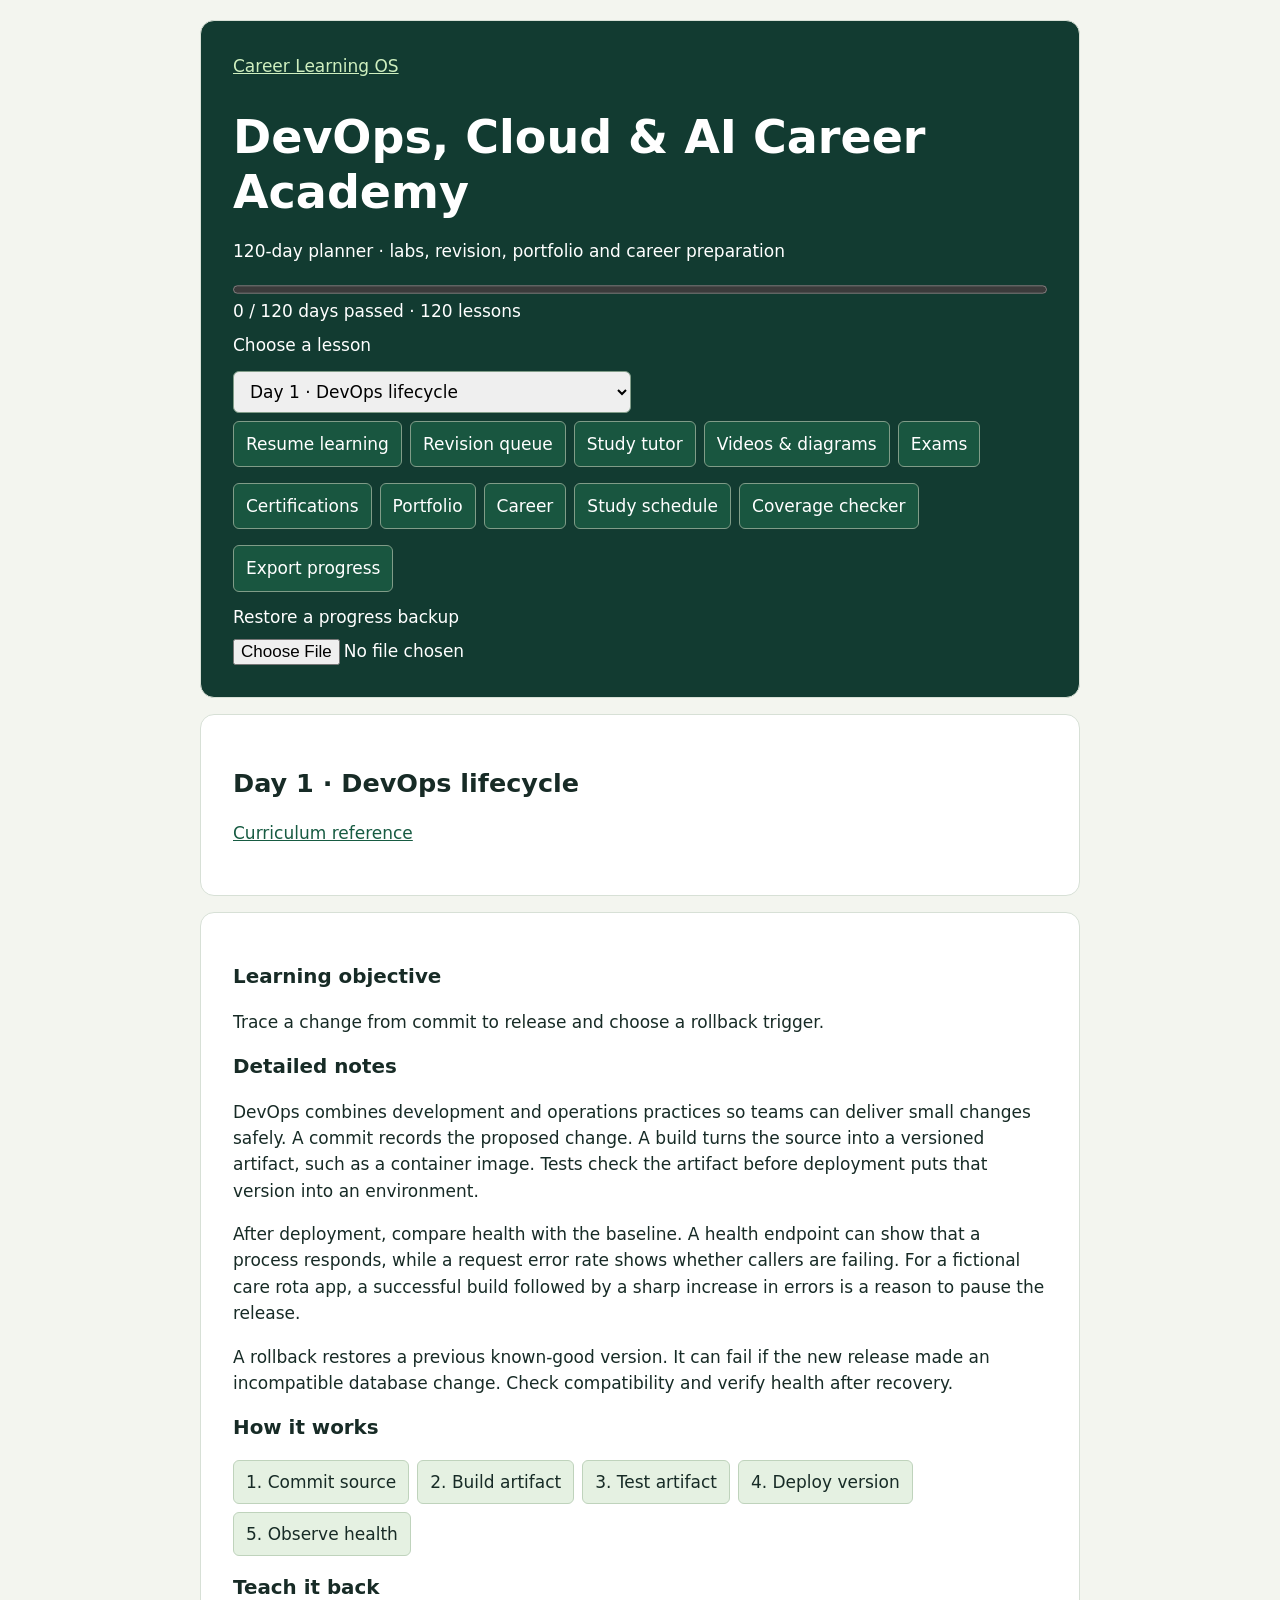
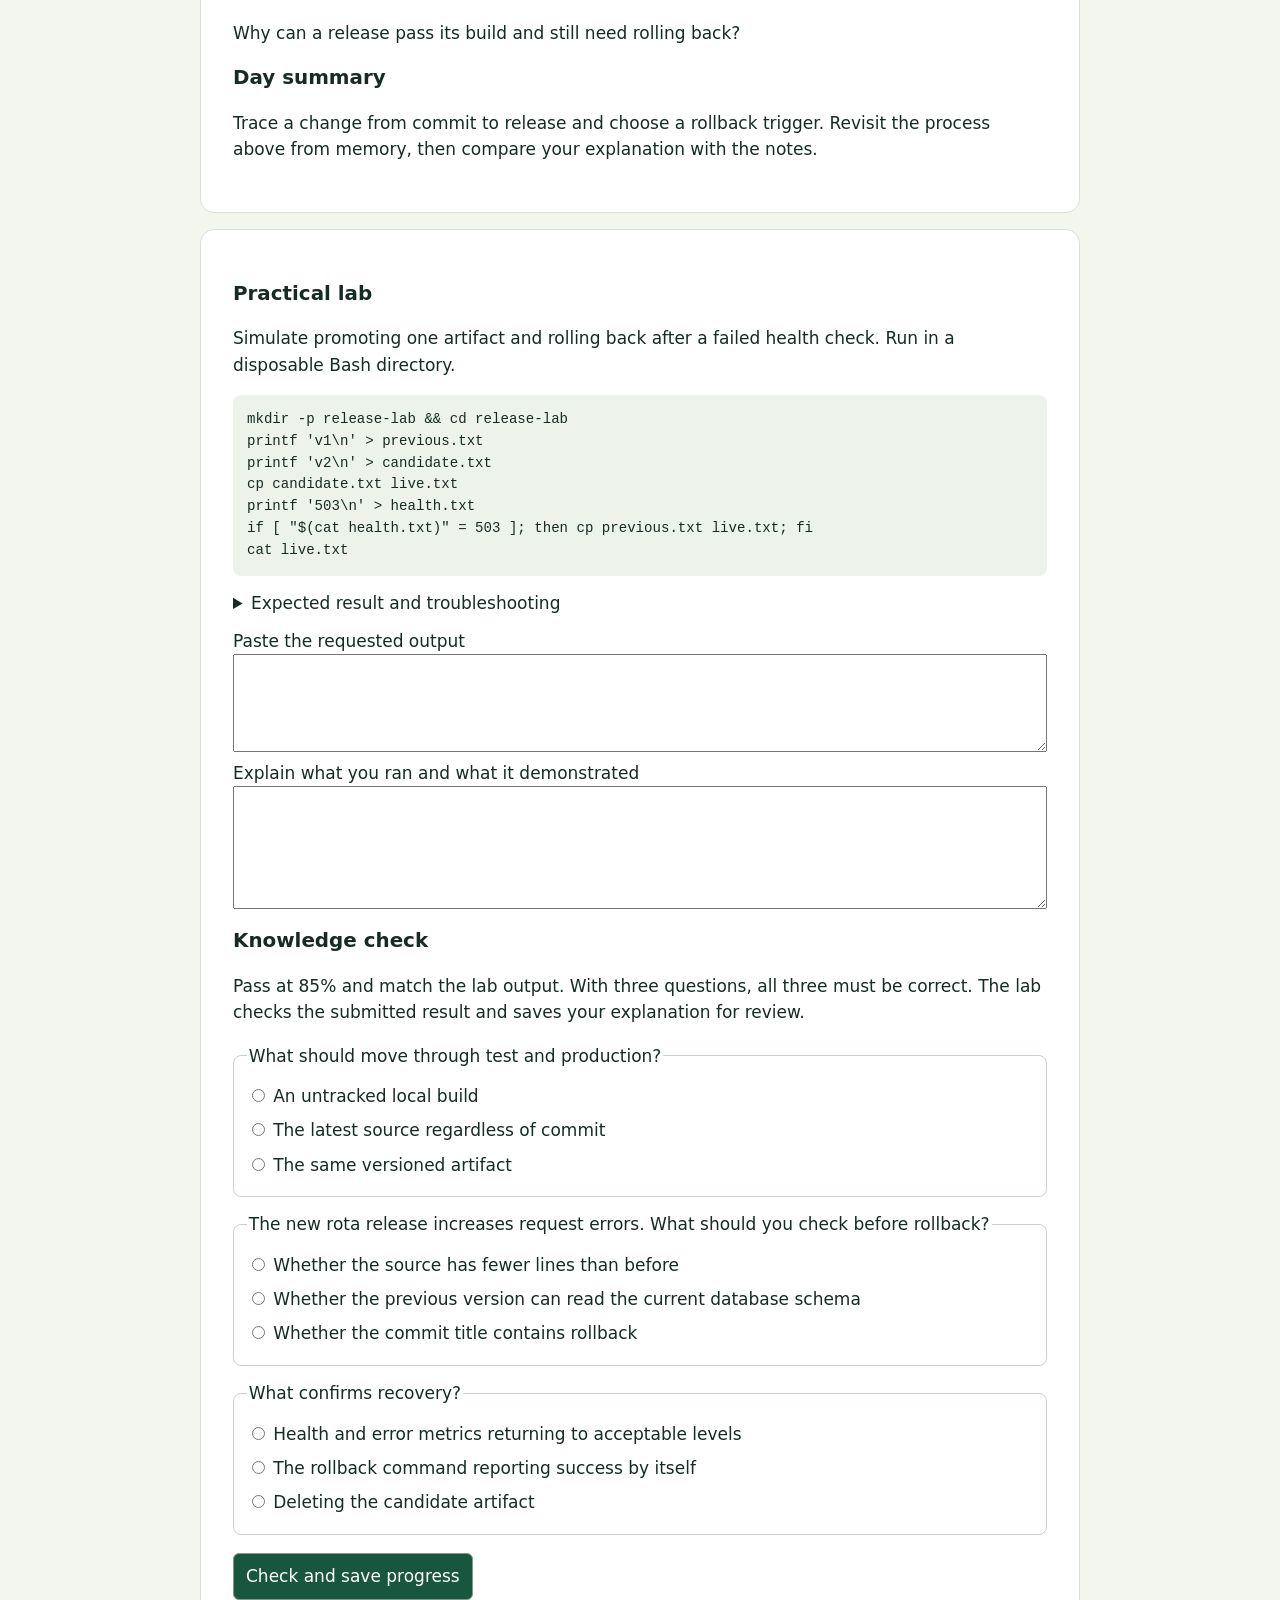
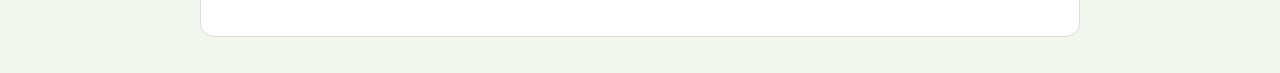
==== commit 4178a2c0: "Build the 120-day DevOps Academy web app" ====
--- a/devops-120/index.html
+++ b/devops-120/index.html
@@ -30,19 +30,32 @@
   </style>
   <script defer src="curriculum.js"></script>
   <script defer src="foundations.js"></script>
+  <script defer src="scenarios.js"></script>
+  <script defer src="command-labs.js"></script>
   <script defer src="academy.js"></script>
+  <script defer src="modules.js"></script>
+  <link rel="apple-touch-icon" href="../icons/icon-192.png">
+  <link rel="manifest" href="manifest.webmanifest">
+  <meta name="theme-color" content="#123b31">
 </head>
 <body>
   <header>
     <a href="../">Career Learning OS</a>
     <h1>DevOps, Cloud &amp; AI Career Academy</h1>
-    <p>120-day planner · 10 expanded foundations lessons</p>
+    <p>120-day planner · labs, revision, portfolio and career preparation</p>
     <div id="progress"></div>
     <label for="day">Choose a lesson</label>
     <select id="day"></select>
     <div class="controls">
       <button id="resume">Resume learning</button>
       <button id="revisions">Revision queue</button>
+      <button id="tutor">Study tutor</button>
+      <button id="media">Videos &amp; diagrams</button>
+      <button id="exam-centre">Exams</button>
+      <button id="certification">Certifications</button>
+      <button id="portfolio">Portfolio</button>
+      <button id="career">Career</button>
+      <button id="schedule">Study schedule</button>
       <button id="audit">Coverage checker</button>
       <button id="backup">Export progress</button>
     </div>
